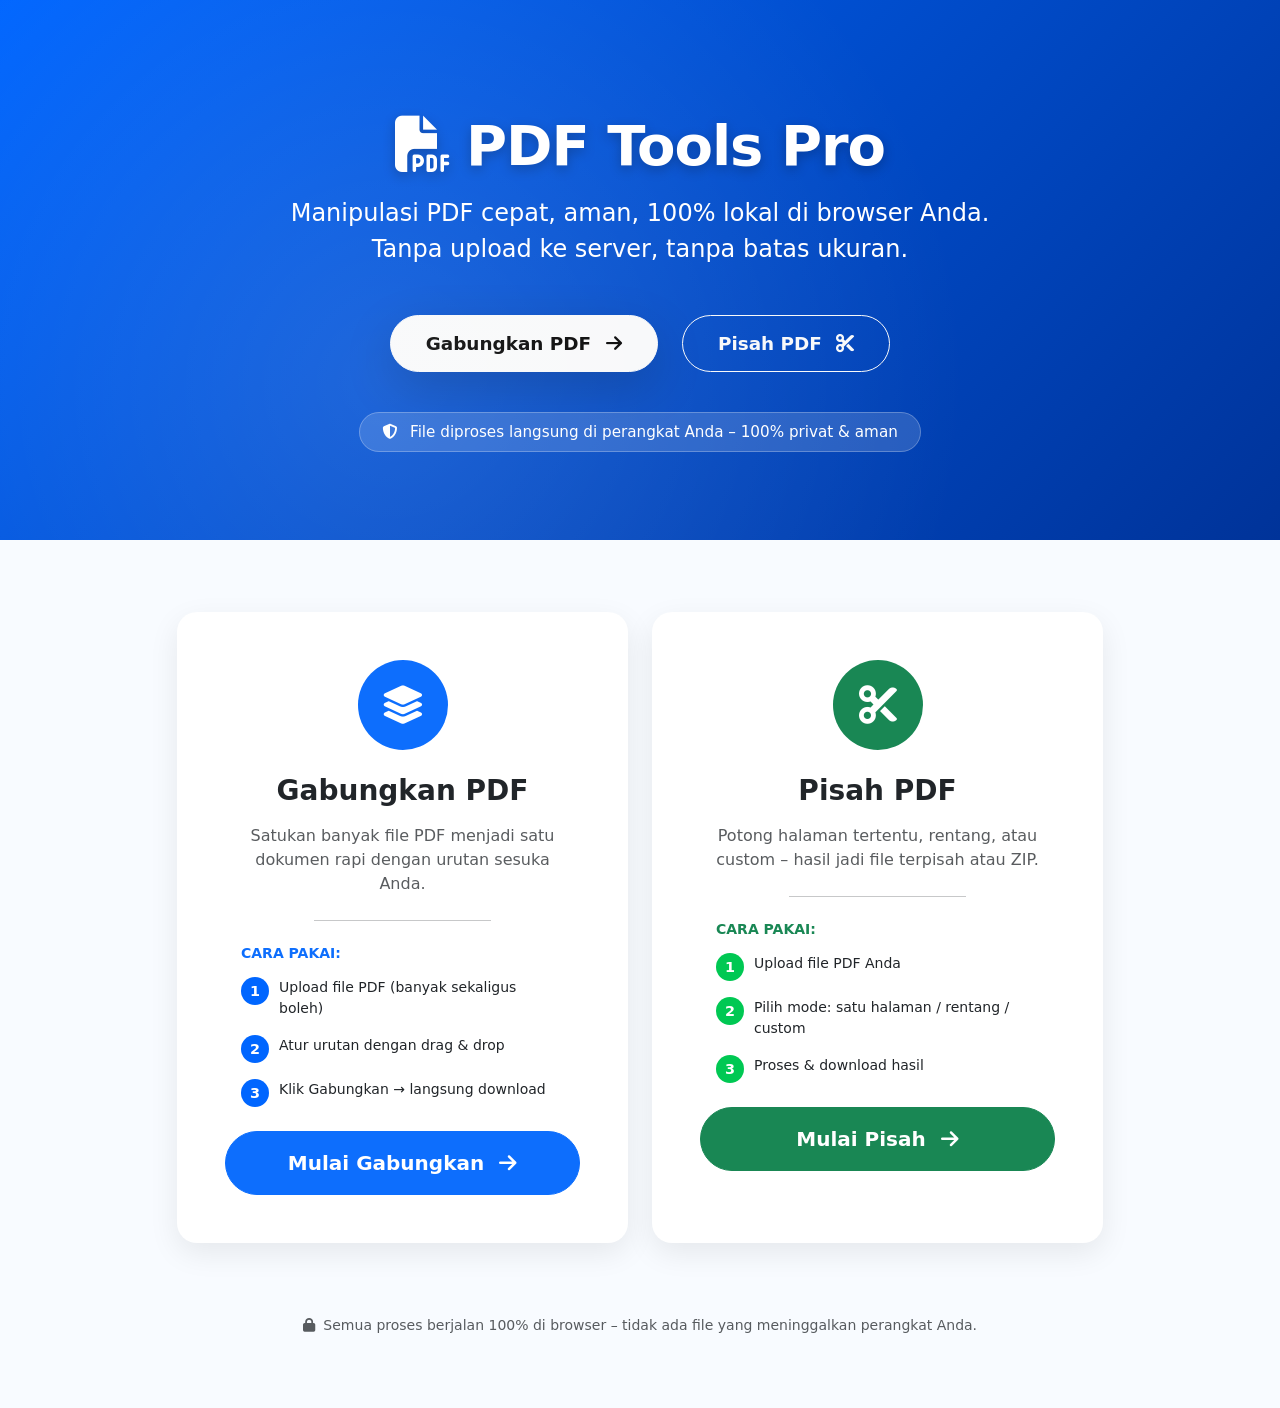
==== templates/index.html @ bb12ba5d "Add files via upload" ====
<!doctype html>
<html lang="id">
  <head>
    <meta charset="UTF-8" />
    <meta name="viewport" content="width=device-width, initial-scale=1.0" />
    <title>PDF Tools Pro – Manipulasi PDF Mudah & Aman</title>
    <link
      href="https://cdn.jsdelivr.net/npm/bootstrap@5.3.3/dist/css/bootstrap.min.css"
      rel="stylesheet"
      integrity="sha384-QWTKZyjpPEjISv5WaRU9OFeRpok6YctnYmDr5pNlyT2bRjXh0JMhjY6hW+ALEwIH"
      crossorigin="anonymous"
    />
    <link
      rel="stylesheet"
      href="https://cdnjs.cloudflare.com/ajax/libs/font-awesome/6.6.0/css/all.min.css"
      integrity="sha512-Kc323vGBEqzTmouAECnVceyQqyqdsSiqLQISBL29aUW4U/M7pSPA/gEUZQqv1cwx4OnYxTxve5UMg5GT6L4JJg=="
      crossorigin="anonymous"
      referrerpolicy="no-referrer"
    />
    <style>
      :root {
        --primary: #0066ff;
        --primary-dark: #0052cc;
        --success: #00c853;
        --success-dark: #00a843;
        --light-bg: #f8fbff;
      }

      body {
        background: var(--light-bg);
        font-family:
          system-ui,
          -apple-system,
          "Segoe UI",
          Roboto,
          sans-serif;
      }

      .hero-section {
        background: linear-gradient(135deg, #0066ff 0%, #003399 100%);
        padding: 7rem 1rem 6rem;
        position: relative;
        overflow: hidden;
      }

      .hero-section::before {
        content: "";
        position: absolute;
        top: 0;
        left: 0;
        right: 0;
        bottom: 0;
        background: radial-gradient(
          circle at 30% 70%,
          rgba(255, 255, 255, 0.12) 0%,
          transparent 60%
        );
        pointer-events: none;
      }

      .hero-title {
        font-size: 3.5rem;
        font-weight: 800;
        letter-spacing: -1px;
        text-shadow: 0 4px 12px rgba(0, 0, 0, 0.25);
      }

      .card-feature {
        border: none;
        border-radius: 1.25rem;
        overflow: hidden;
        transition: all 0.35s cubic-bezier(0.22, 1, 0.36, 1);
        background: white;
        box-shadow: 0 10px 30px rgba(0, 0, 0, 0.08);
      }

      .card-feature:hover {
        transform: translateY(-12px);
        box-shadow: 0 20px 50px rgba(0, 0, 0, 0.14);
      }

      .icon-circle {
        width: 90px;
        height: 90px;
        border-radius: 50%;
        display: flex;
        align-items: center;
        justify-content: center;
        font-size: 2.4rem;
        margin: 0 auto 1.5rem;
        transition: all 0.4s ease;
      }

      .card-feature:hover .icon-circle {
        transform: scale(1.12) rotate(5deg);
      }

      .step-number {
        width: 28px;
        height: 28px;
        background: var(--primary);
        color: white;
        border-radius: 50%;
        display: inline-flex;
        align-items: center;
        justify-content: center;
        font-size: 0.9rem;
        font-weight: bold;
        margin-right: 10px;
        flex-shrink: 0;
      }

      .btn-hero {
        padding: 0.85rem 2.2rem;
        font-size: 1.15rem;
        border-radius: 3rem;
        transition: all 0.3s;
      }

      .btn-hero:hover {
        transform: translateY(-3px);
        box-shadow: 0 10px 25px rgba(0, 102, 255, 0.35);
      }

      .trust-badge {
        font-size: 0.95rem;
        background: rgba(255, 255, 255, 0.15);
        backdrop-filter: blur(10px);
        border-radius: 50px;
        padding: 0.6rem 1.4rem;
        border: 1px solid rgba(255, 255, 255, 0.25);
      }

      @media (max-width: 768px) {
        .hero-title {
          font-size: 2.8rem;
        }
      }
    </style>
  </head>
  <body>
    <!-- Hero -->
    <section class="hero-section text-center text-white">
      <div class="container">
        <h1 class="hero-title mb-3">
          <i class="fa-solid fa-file-pdf me-3"></i>PDF Tools Pro
        </h1>
        <p class="fs-4 opacity-90 mb-5">
          Manipulasi PDF cepat, aman, 100% lokal di browser Anda.<br />Tanpa
          upload ke server, tanpa batas ukuran.
        </p>

        <div class="d-flex flex-wrap justify-content-center gap-4">
          <a
            href="/merge"
            class="btn btn-light btn-lg btn-hero fw-bold shadow-lg"
          >
            Gabungkan PDF <i class="fa-solid fa-arrow-right ms-2"></i>
          </a>
          <a
            href="/split"
            class="btn btn-outline-light btn-lg btn-hero fw-bold"
          >
            Pisah PDF <i class="fa-solid fa-scissors ms-2"></i>
          </a>
        </div>

        <div class="mt-5">
          <span class="trust-badge">
            <i class="fa-solid fa-shield-halved me-2"></i>
            File diproses langsung di perangkat Anda – 100% privat & aman
          </span>
        </div>
      </div>
    </section>

    <!-- Features -->
    <section class="container py-5 my-4">
      <div class="row g-4 justify-content-center">
        <!-- Merge Card -->
        <div class="col-lg-5 col-md-6">
          <div class="card-feature h-100 text-center p-4 p-md-5">
            <div class="icon-circle bg-primary text-white">
              <i class="fa-solid fa-layer-group"></i>
            </div>
            <h3 class="fw-bold mb-3">Gabungkan PDF</h3>
            <p class="text-muted mb-4 px-3">
              Satukan banyak file PDF menjadi satu dokumen rapi dengan urutan
              sesuka Anda.
            </p>
            <hr class="w-50 mx-auto my-4 opacity-25" />
            <div class="text-start mb-4 px-3">
              <h6 class="fw-bold small text-uppercase mb-3 text-primary">
                Cara Pakai:
              </h6>
              <ul class="list-unstyled small">
                <li class="mb-3 d-flex">
                  <span class="step-number">1</span> Upload file PDF (banyak
                  sekaligus boleh)
                </li>
                <li class="mb-3 d-flex">
                  <span class="step-number">2</span> Atur urutan dengan drag &
                  drop
                </li>
                <li class="mb-3 d-flex">
                  <span class="step-number">3</span> Klik Gabungkan → langsung
                  download
                </li>
              </ul>
            </div>
            <a
              href="/merge"
              class="btn btn-primary btn-lg fw-bold w-100 rounded-pill py-3"
            >
              Mulai Gabungkan <i class="fa-solid fa-arrow-right ms-2"></i>
            </a>
          </div>
        </div>

        <!-- Split Card -->
        <div class="col-lg-5 col-md-6">
          <div class="card-feature h-100 text-center p-4 p-md-5">
            <div class="icon-circle bg-success text-white">
              <i class="fa-solid fa-scissors"></i>
            </div>
            <h3 class="fw-bold mb-3">Pisah PDF</h3>
            <p class="text-muted mb-4 px-3">
              Potong halaman tertentu, rentang, atau custom – hasil jadi file
              terpisah atau ZIP.
            </p>
            <hr class="w-50 mx-auto my-4 opacity-25" />
            <div class="text-start mb-4 px-3">
              <h6 class="fw-bold small text-uppercase mb-3 text-success">
                Cara Pakai:
              </h6>
              <ul class="list-unstyled small">
                <li class="mb-3 d-flex">
                  <span class="step-number" style="background: var(--success)"
                    >1</span
                  >
                  Upload file PDF Anda
                </li>
                <li class="mb-3 d-flex">
                  <span class="step-number" style="background: var(--success)"
                    >2</span
                  >
                  Pilih mode: satu halaman / rentang / custom
                </li>
                <li class="mb-3 d-flex">
                  <span class="step-number" style="background: var(--success)"
                    >3</span
                  >
                  Proses & download hasil
                </li>
              </ul>
            </div>
            <a
              href="/split"
              class="btn btn-success btn-lg fw-bold w-100 rounded-pill py-3"
            >
              Mulai Pisah <i class="fa-solid fa-arrow-right ms-2"></i>
            </a>
          </div>
        </div>
      </div>

      <div class="text-center mt-5 pt-4 text-muted small">
        <i class="fa-solid fa-lock me-1"></i> Semua proses berjalan 100% di
        browser – tidak ada file yang meninggalkan perangkat Anda.
      </div>
    </section>

    <script src="https://cdn.jsdelivr.net/npm/bootstrap@5.3.3/dist/js/bootstrap.bundle.min.js"></script>
  </body>
</html>
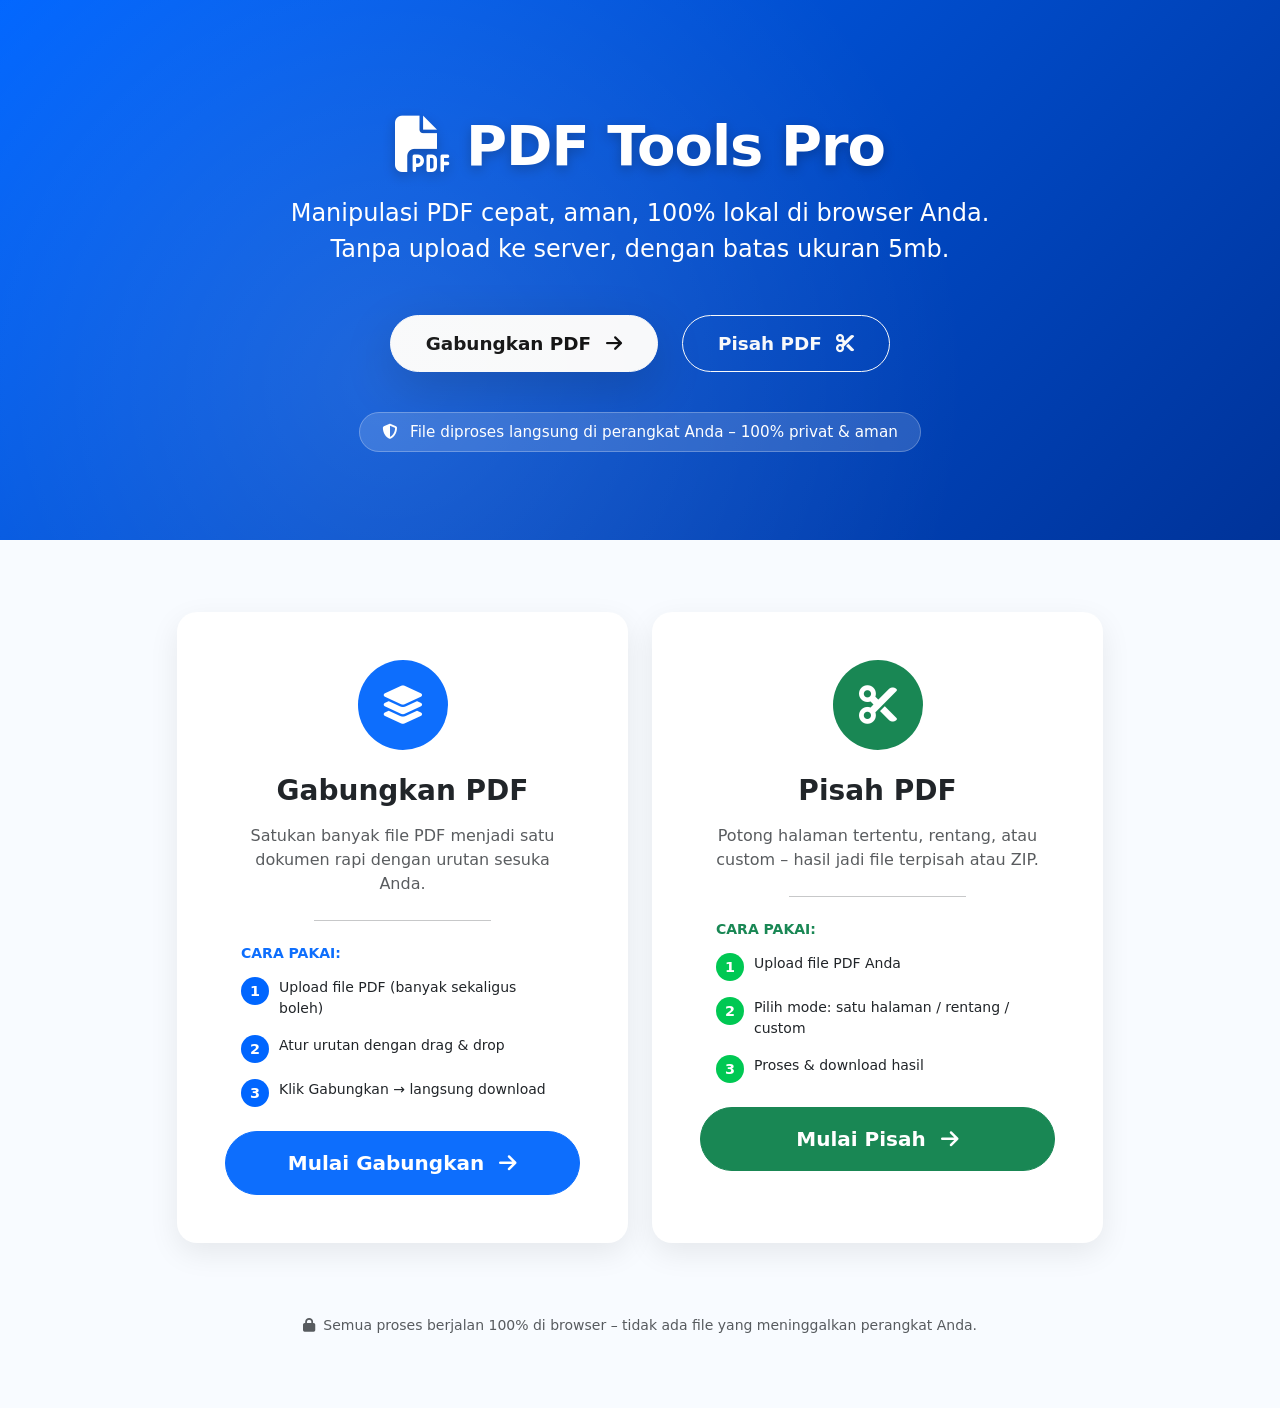
==== commit 3bd31f1a: "Perbaikan Judul  JAdi terbatas" ====
--- a/templates/index.html
+++ b/templates/index.html
@@ -1,275 +1,275 @@
-<!doctype html>
-<html lang="id">
-  <head>
-    <meta charset="UTF-8" />
-    <meta name="viewport" content="width=device-width, initial-scale=1.0" />
-    <title>PDF Tools Pro – Manipulasi PDF Mudah & Aman</title>
-    <link
-      href="https://cdn.jsdelivr.net/npm/bootstrap@5.3.3/dist/css/bootstrap.min.css"
-      rel="stylesheet"
-      integrity="sha384-QWTKZyjpPEjISv5WaRU9OFeRpok6YctnYmDr5pNlyT2bRjXh0JMhjY6hW+ALEwIH"
-      crossorigin="anonymous"
-    />
-    <link
-      rel="stylesheet"
-      href="https://cdnjs.cloudflare.com/ajax/libs/font-awesome/6.6.0/css/all.min.css"
-      integrity="sha512-Kc323vGBEqzTmouAECnVceyQqyqdsSiqLQISBL29aUW4U/M7pSPA/gEUZQqv1cwx4OnYxTxve5UMg5GT6L4JJg=="
-      crossorigin="anonymous"
-      referrerpolicy="no-referrer"
-    />
-    <style>
-      :root {
-        --primary: #0066ff;
-        --primary-dark: #0052cc;
-        --success: #00c853;
-        --success-dark: #00a843;
-        --light-bg: #f8fbff;
-      }
-
-      body {
-        background: var(--light-bg);
-        font-family:
-          system-ui,
-          -apple-system,
-          "Segoe UI",
-          Roboto,
-          sans-serif;
-      }
-
-      .hero-section {
-        background: linear-gradient(135deg, #0066ff 0%, #003399 100%);
-        padding: 7rem 1rem 6rem;
-        position: relative;
-        overflow: hidden;
-      }
-
-      .hero-section::before {
-        content: "";
-        position: absolute;
-        top: 0;
-        left: 0;
-        right: 0;
-        bottom: 0;
-        background: radial-gradient(
-          circle at 30% 70%,
-          rgba(255, 255, 255, 0.12) 0%,
-          transparent 60%
-        );
-        pointer-events: none;
-      }
-
-      .hero-title {
-        font-size: 3.5rem;
-        font-weight: 800;
-        letter-spacing: -1px;
-        text-shadow: 0 4px 12px rgba(0, 0, 0, 0.25);
-      }
-
-      .card-feature {
-        border: none;
-        border-radius: 1.25rem;
-        overflow: hidden;
-        transition: all 0.35s cubic-bezier(0.22, 1, 0.36, 1);
-        background: white;
-        box-shadow: 0 10px 30px rgba(0, 0, 0, 0.08);
-      }
-
-      .card-feature:hover {
-        transform: translateY(-12px);
-        box-shadow: 0 20px 50px rgba(0, 0, 0, 0.14);
-      }
-
-      .icon-circle {
-        width: 90px;
-        height: 90px;
-        border-radius: 50%;
-        display: flex;
-        align-items: center;
-        justify-content: center;
-        font-size: 2.4rem;
-        margin: 0 auto 1.5rem;
-        transition: all 0.4s ease;
-      }
-
-      .card-feature:hover .icon-circle {
-        transform: scale(1.12) rotate(5deg);
-      }
-
-      .step-number {
-        width: 28px;
-        height: 28px;
-        background: var(--primary);
-        color: white;
-        border-radius: 50%;
-        display: inline-flex;
-        align-items: center;
-        justify-content: center;
-        font-size: 0.9rem;
-        font-weight: bold;
-        margin-right: 10px;
-        flex-shrink: 0;
-      }
-
-      .btn-hero {
-        padding: 0.85rem 2.2rem;
-        font-size: 1.15rem;
-        border-radius: 3rem;
-        transition: all 0.3s;
-      }
-
-      .btn-hero:hover {
-        transform: translateY(-3px);
-        box-shadow: 0 10px 25px rgba(0, 102, 255, 0.35);
-      }
-
-      .trust-badge {
-        font-size: 0.95rem;
-        background: rgba(255, 255, 255, 0.15);
-        backdrop-filter: blur(10px);
-        border-radius: 50px;
-        padding: 0.6rem 1.4rem;
-        border: 1px solid rgba(255, 255, 255, 0.25);
-      }
-
-      @media (max-width: 768px) {
-        .hero-title {
-          font-size: 2.8rem;
-        }
-      }
-    </style>
-  </head>
-  <body>
-    <!-- Hero -->
-    <section class="hero-section text-center text-white">
-      <div class="container">
-        <h1 class="hero-title mb-3">
-          <i class="fa-solid fa-file-pdf me-3"></i>PDF Tools Pro
-        </h1>
-        <p class="fs-4 opacity-90 mb-5">
-          Manipulasi PDF cepat, aman, 100% lokal di browser Anda.<br />Tanpa
-          upload ke server, tanpa batas ukuran.
-        </p>
-
-        <div class="d-flex flex-wrap justify-content-center gap-4">
-          <a
-            href="/merge"
-            class="btn btn-light btn-lg btn-hero fw-bold shadow-lg"
-          >
-            Gabungkan PDF <i class="fa-solid fa-arrow-right ms-2"></i>
-          </a>
-          <a
-            href="/split"
-            class="btn btn-outline-light btn-lg btn-hero fw-bold"
-          >
-            Pisah PDF <i class="fa-solid fa-scissors ms-2"></i>
-          </a>
-        </div>
-
-        <div class="mt-5">
-          <span class="trust-badge">
-            <i class="fa-solid fa-shield-halved me-2"></i>
-            File diproses langsung di perangkat Anda – 100% privat & aman
-          </span>
-        </div>
-      </div>
-    </section>
-
-    <!-- Features -->
-    <section class="container py-5 my-4">
-      <div class="row g-4 justify-content-center">
-        <!-- Merge Card -->
-        <div class="col-lg-5 col-md-6">
-          <div class="card-feature h-100 text-center p-4 p-md-5">
-            <div class="icon-circle bg-primary text-white">
-              <i class="fa-solid fa-layer-group"></i>
-            </div>
-            <h3 class="fw-bold mb-3">Gabungkan PDF</h3>
-            <p class="text-muted mb-4 px-3">
-              Satukan banyak file PDF menjadi satu dokumen rapi dengan urutan
-              sesuka Anda.
-            </p>
-            <hr class="w-50 mx-auto my-4 opacity-25" />
-            <div class="text-start mb-4 px-3">
-              <h6 class="fw-bold small text-uppercase mb-3 text-primary">
-                Cara Pakai:
-              </h6>
-              <ul class="list-unstyled small">
-                <li class="mb-3 d-flex">
-                  <span class="step-number">1</span> Upload file PDF (banyak
-                  sekaligus boleh)
-                </li>
-                <li class="mb-3 d-flex">
-                  <span class="step-number">2</span> Atur urutan dengan drag &
-                  drop
-                </li>
-                <li class="mb-3 d-flex">
-                  <span class="step-number">3</span> Klik Gabungkan → langsung
-                  download
-                </li>
-              </ul>
-            </div>
-            <a
-              href="/merge"
-              class="btn btn-primary btn-lg fw-bold w-100 rounded-pill py-3"
-            >
-              Mulai Gabungkan <i class="fa-solid fa-arrow-right ms-2"></i>
-            </a>
-          </div>
-        </div>
-
-        <!-- Split Card -->
-        <div class="col-lg-5 col-md-6">
-          <div class="card-feature h-100 text-center p-4 p-md-5">
-            <div class="icon-circle bg-success text-white">
-              <i class="fa-solid fa-scissors"></i>
-            </div>
-            <h3 class="fw-bold mb-3">Pisah PDF</h3>
-            <p class="text-muted mb-4 px-3">
-              Potong halaman tertentu, rentang, atau custom – hasil jadi file
-              terpisah atau ZIP.
-            </p>
-            <hr class="w-50 mx-auto my-4 opacity-25" />
-            <div class="text-start mb-4 px-3">
-              <h6 class="fw-bold small text-uppercase mb-3 text-success">
-                Cara Pakai:
-              </h6>
-              <ul class="list-unstyled small">
-                <li class="mb-3 d-flex">
-                  <span class="step-number" style="background: var(--success)"
-                    >1</span
-                  >
-                  Upload file PDF Anda
-                </li>
-                <li class="mb-3 d-flex">
-                  <span class="step-number" style="background: var(--success)"
-                    >2</span
-                  >
-                  Pilih mode: satu halaman / rentang / custom
-                </li>
-                <li class="mb-3 d-flex">
-                  <span class="step-number" style="background: var(--success)"
-                    >3</span
-                  >
-                  Proses & download hasil
-                </li>
-              </ul>
-            </div>
-            <a
-              href="/split"
-              class="btn btn-success btn-lg fw-bold w-100 rounded-pill py-3"
-            >
-              Mulai Pisah <i class="fa-solid fa-arrow-right ms-2"></i>
-            </a>
-          </div>
-        </div>
-      </div>
-
-      <div class="text-center mt-5 pt-4 text-muted small">
-        <i class="fa-solid fa-lock me-1"></i> Semua proses berjalan 100% di
-        browser – tidak ada file yang meninggalkan perangkat Anda.
-      </div>
-    </section>
-
-    <script src="https://cdn.jsdelivr.net/npm/bootstrap@5.3.3/dist/js/bootstrap.bundle.min.js"></script>
-  </body>
-</html>
+<!doctype html>
+<html lang="id">
+  <head>
+    <meta charset="UTF-8" />
+    <meta name="viewport" content="width=device-width, initial-scale=1.0" />
+    <title>PDF Tools Pro – Manipulasi PDF Mudah & Aman</title>
+    <link
+      href="https://cdn.jsdelivr.net/npm/bootstrap@5.3.3/dist/css/bootstrap.min.css"
+      rel="stylesheet"
+      integrity="sha384-QWTKZyjpPEjISv5WaRU9OFeRpok6YctnYmDr5pNlyT2bRjXh0JMhjY6hW+ALEwIH"
+      crossorigin="anonymous"
+    />
+    <link
+      rel="stylesheet"
+      href="https://cdnjs.cloudflare.com/ajax/libs/font-awesome/6.6.0/css/all.min.css"
+      integrity="sha512-Kc323vGBEqzTmouAECnVceyQqyqdsSiqLQISBL29aUW4U/M7pSPA/gEUZQqv1cwx4OnYxTxve5UMg5GT6L4JJg=="
+      crossorigin="anonymous"
+      referrerpolicy="no-referrer"
+    />
+    <style>
+      :root {
+        --primary: #0066ff;
+        --primary-dark: #0052cc;
+        --success: #00c853;
+        --success-dark: #00a843;
+        --light-bg: #f8fbff;
+      }
+
+      body {
+        background: var(--light-bg);
+        font-family:
+          system-ui,
+          -apple-system,
+          "Segoe UI",
+          Roboto,
+          sans-serif;
+      }
+
+      .hero-section {
+        background: linear-gradient(135deg, #0066ff 0%, #003399 100%);
+        padding: 7rem 1rem 6rem;
+        position: relative;
+        overflow: hidden;
+      }
+
+      .hero-section::before {
+        content: "";
+        position: absolute;
+        top: 0;
+        left: 0;
+        right: 0;
+        bottom: 0;
+        background: radial-gradient(
+          circle at 30% 70%,
+          rgba(255, 255, 255, 0.12) 0%,
+          transparent 60%
+        );
+        pointer-events: none;
+      }
+
+      .hero-title {
+        font-size: 3.5rem;
+        font-weight: 800;
+        letter-spacing: -1px;
+        text-shadow: 0 4px 12px rgba(0, 0, 0, 0.25);
+      }
+
+      .card-feature {
+        border: none;
+        border-radius: 1.25rem;
+        overflow: hidden;
+        transition: all 0.35s cubic-bezier(0.22, 1, 0.36, 1);
+        background: white;
+        box-shadow: 0 10px 30px rgba(0, 0, 0, 0.08);
+      }
+
+      .card-feature:hover {
+        transform: translateY(-12px);
+        box-shadow: 0 20px 50px rgba(0, 0, 0, 0.14);
+      }
+
+      .icon-circle {
+        width: 90px;
+        height: 90px;
+        border-radius: 50%;
+        display: flex;
+        align-items: center;
+        justify-content: center;
+        font-size: 2.4rem;
+        margin: 0 auto 1.5rem;
+        transition: all 0.4s ease;
+      }
+
+      .card-feature:hover .icon-circle {
+        transform: scale(1.12) rotate(5deg);
+      }
+
+      .step-number {
+        width: 28px;
+        height: 28px;
+        background: var(--primary);
+        color: white;
+        border-radius: 50%;
+        display: inline-flex;
+        align-items: center;
+        justify-content: center;
+        font-size: 0.9rem;
+        font-weight: bold;
+        margin-right: 10px;
+        flex-shrink: 0;
+      }
+
+      .btn-hero {
+        padding: 0.85rem 2.2rem;
+        font-size: 1.15rem;
+        border-radius: 3rem;
+        transition: all 0.3s;
+      }
+
+      .btn-hero:hover {
+        transform: translateY(-3px);
+        box-shadow: 0 10px 25px rgba(0, 102, 255, 0.35);
+      }
+
+      .trust-badge {
+        font-size: 0.95rem;
+        background: rgba(255, 255, 255, 0.15);
+        backdrop-filter: blur(10px);
+        border-radius: 50px;
+        padding: 0.6rem 1.4rem;
+        border: 1px solid rgba(255, 255, 255, 0.25);
+      }
+
+      @media (max-width: 768px) {
+        .hero-title {
+          font-size: 2.8rem;
+        }
+      }
+    </style>
+  </head>
+  <body>
+    <!-- Hero -->
+    <section class="hero-section text-center text-white">
+      <div class="container">
+        <h1 class="hero-title mb-3">
+          <i class="fa-solid fa-file-pdf me-3"></i>PDF Tools Pro
+        </h1>
+        <p class="fs-4 opacity-90 mb-5">
+          Manipulasi PDF cepat, aman, 100% lokal di browser Anda.<br />Tanpa
+          upload ke server, dengan batas ukuran 5mb. 
+        </p>
+
+        <div class="d-flex flex-wrap justify-content-center gap-4">
+          <a
+            href="/merge"
+            class="btn btn-light btn-lg btn-hero fw-bold shadow-lg"
+          >
+            Gabungkan PDF <i class="fa-solid fa-arrow-right ms-2"></i>
+          </a>
+          <a
+            href="/split"
+            class="btn btn-outline-light btn-lg btn-hero fw-bold"
+          >
+            Pisah PDF <i class="fa-solid fa-scissors ms-2"></i>
+          </a>
+        </div>
+
+        <div class="mt-5">
+          <span class="trust-badge">
+            <i class="fa-solid fa-shield-halved me-2"></i>
+            File diproses langsung di perangkat Anda – 100% privat & aman
+          </span>
+        </div>
+      </div>
+    </section>
+
+    <!-- Features -->
+    <section class="container py-5 my-4">
+      <div class="row g-4 justify-content-center">
+        <!-- Merge Card -->
+        <div class="col-lg-5 col-md-6">
+          <div class="card-feature h-100 text-center p-4 p-md-5">
+            <div class="icon-circle bg-primary text-white">
+              <i class="fa-solid fa-layer-group"></i>
+            </div>
+            <h3 class="fw-bold mb-3">Gabungkan PDF</h3>
+            <p class="text-muted mb-4 px-3">
+              Satukan banyak file PDF menjadi satu dokumen rapi dengan urutan
+              sesuka Anda.
+            </p>
+            <hr class="w-50 mx-auto my-4 opacity-25" />
+            <div class="text-start mb-4 px-3">
+              <h6 class="fw-bold small text-uppercase mb-3 text-primary">
+                Cara Pakai:
+              </h6>
+              <ul class="list-unstyled small">
+                <li class="mb-3 d-flex">
+                  <span class="step-number">1</span> Upload file PDF (banyak
+                  sekaligus boleh)
+                </li>
+                <li class="mb-3 d-flex">
+                  <span class="step-number">2</span> Atur urutan dengan drag &
+                  drop
+                </li>
+                <li class="mb-3 d-flex">
+                  <span class="step-number">3</span> Klik Gabungkan → langsung
+                  download
+                </li>
+              </ul>
+            </div>
+            <a
+              href="/merge"
+              class="btn btn-primary btn-lg fw-bold w-100 rounded-pill py-3"
+            >
+              Mulai Gabungkan <i class="fa-solid fa-arrow-right ms-2"></i>
+            </a>
+          </div>
+        </div>
+
+        <!-- Split Card -->
+        <div class="col-lg-5 col-md-6">
+          <div class="card-feature h-100 text-center p-4 p-md-5">
+            <div class="icon-circle bg-success text-white">
+              <i class="fa-solid fa-scissors"></i>
+            </div>
+            <h3 class="fw-bold mb-3">Pisah PDF</h3>
+            <p class="text-muted mb-4 px-3">
+              Potong halaman tertentu, rentang, atau custom – hasil jadi file
+              terpisah atau ZIP.
+            </p>
+            <hr class="w-50 mx-auto my-4 opacity-25" />
+            <div class="text-start mb-4 px-3">
+              <h6 class="fw-bold small text-uppercase mb-3 text-success">
+                Cara Pakai:
+              </h6>
+              <ul class="list-unstyled small">
+                <li class="mb-3 d-flex">
+                  <span class="step-number" style="background: var(--success)"
+                    >1</span
+                  >
+                  Upload file PDF Anda
+                </li>
+                <li class="mb-3 d-flex">
+                  <span class="step-number" style="background: var(--success)"
+                    >2</span
+                  >
+                  Pilih mode: satu halaman / rentang / custom
+                </li>
+                <li class="mb-3 d-flex">
+                  <span class="step-number" style="background: var(--success)"
+                    >3</span
+                  >
+                  Proses & download hasil
+                </li>
+              </ul>
+            </div>
+            <a
+              href="/split"
+              class="btn btn-success btn-lg fw-bold w-100 rounded-pill py-3"
+            >
+              Mulai Pisah <i class="fa-solid fa-arrow-right ms-2"></i>
+            </a>
+          </div>
+        </div>
+      </div>
+
+      <div class="text-center mt-5 pt-4 text-muted small">
+        <i class="fa-solid fa-lock me-1"></i> Semua proses berjalan 100% di
+        browser – tidak ada file yang meninggalkan perangkat Anda.
+      </div>
+    </section>
+
+    <script src="https://cdn.jsdelivr.net/npm/bootstrap@5.3.3/dist/js/bootstrap.bundle.min.js"></script>
+  </body>
+</html>
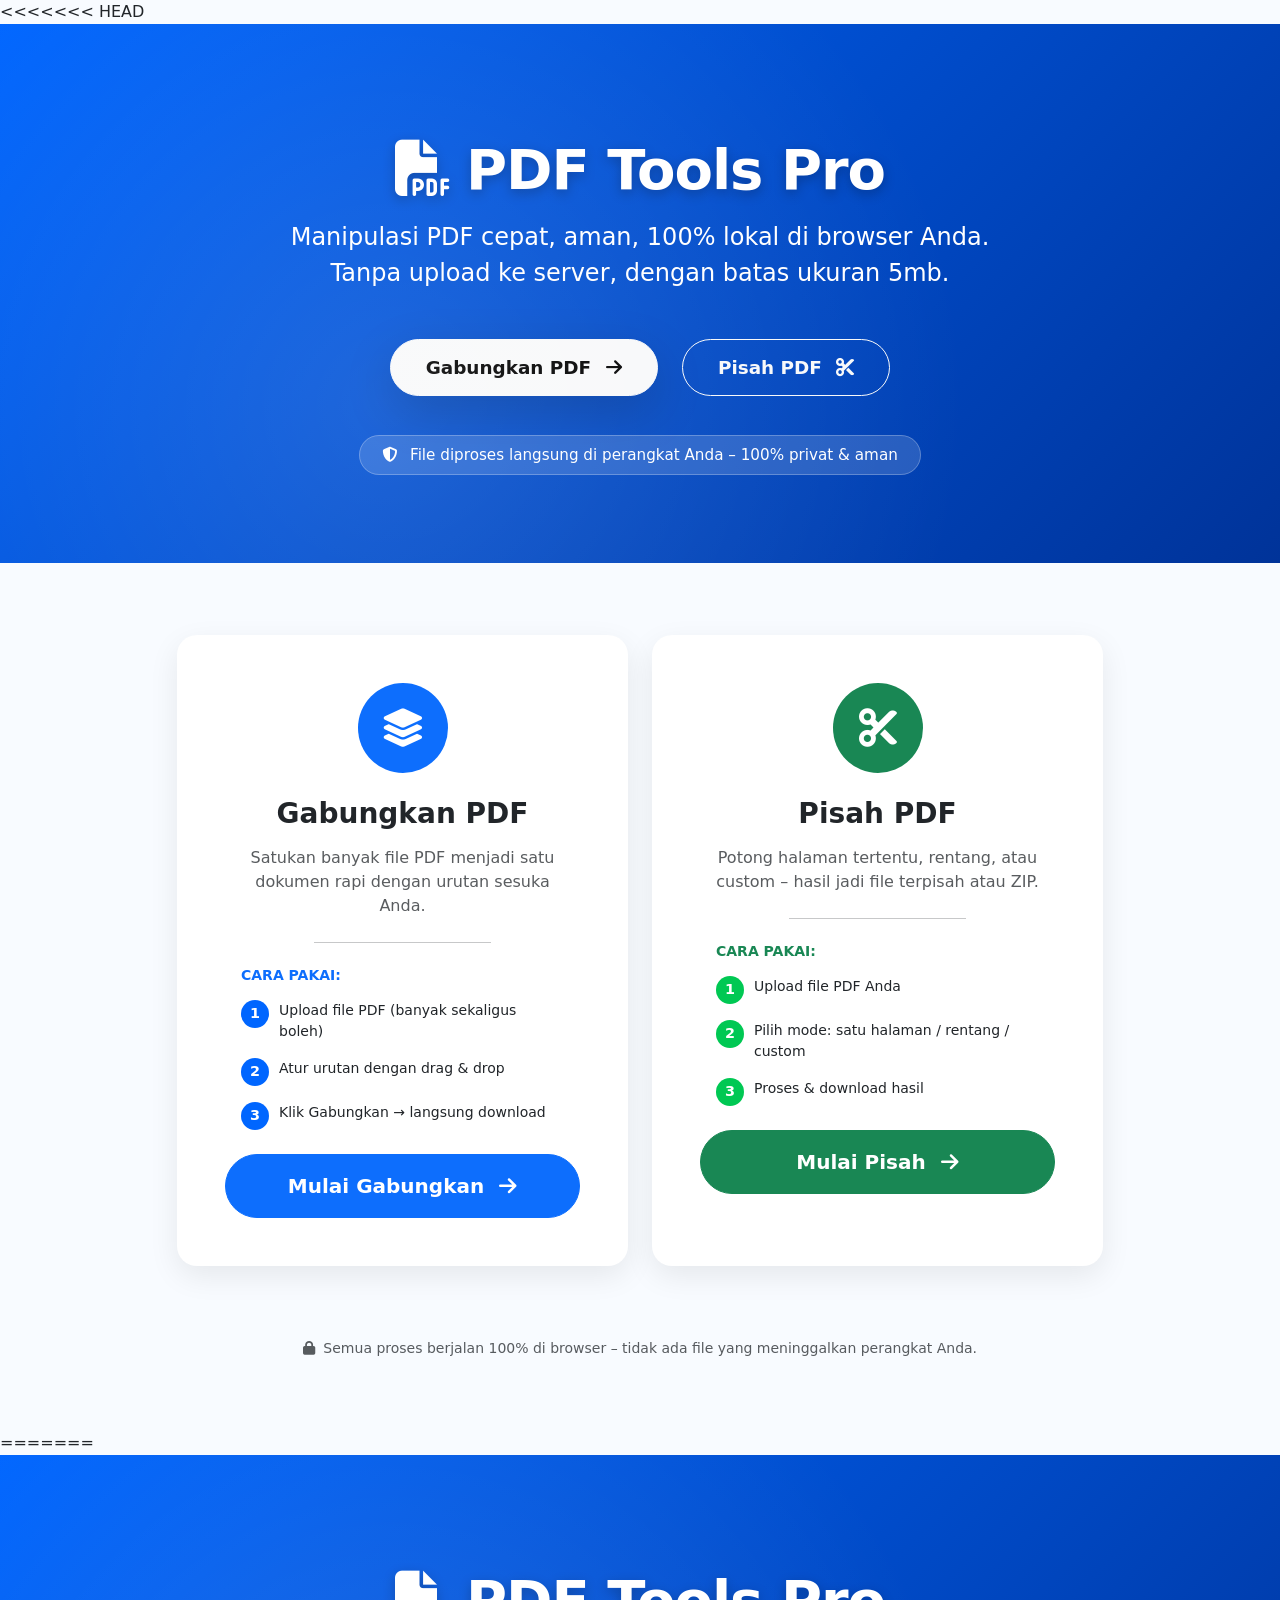
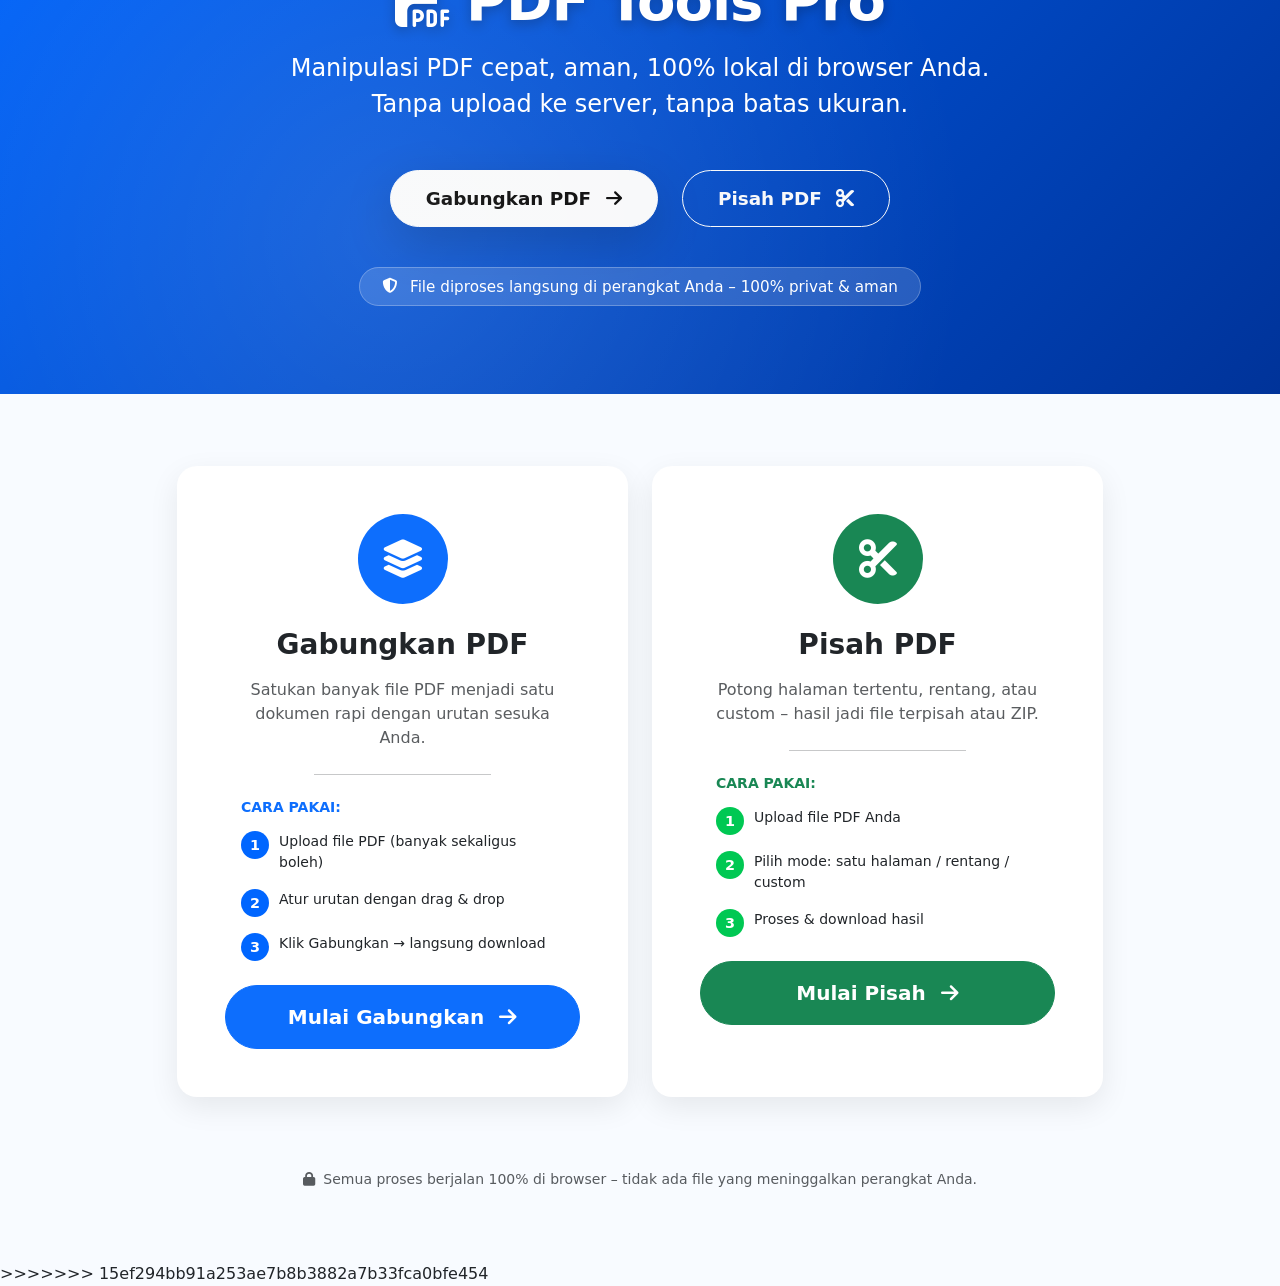
==== commit 0c5788a5: "resolve merge conflict" ====
--- a/templates/index.html
+++ b/templates/index.html
@@ -1,3 +1,4 @@
+<<<<<<< HEAD
 <!doctype html>
 <html lang="id">
   <head>
@@ -273,3 +274,280 @@
     <script src="https://cdn.jsdelivr.net/npm/bootstrap@5.3.3/dist/js/bootstrap.bundle.min.js"></script>
   </body>
 </html>
+=======
+<!doctype html>
+<html lang="id">
+  <head>
+    <meta charset="UTF-8" />
+    <meta name="viewport" content="width=device-width, initial-scale=1.0" />
+    <title>PDF Tools Pro – Manipulasi PDF Mudah & Aman</title>
+    <link
+      href="https://cdn.jsdelivr.net/npm/bootstrap@5.3.3/dist/css/bootstrap.min.css"
+      rel="stylesheet"
+      integrity="sha384-QWTKZyjpPEjISv5WaRU9OFeRpok6YctnYmDr5pNlyT2bRjXh0JMhjY6hW+ALEwIH"
+      crossorigin="anonymous"
+    />
+    <link
+      rel="stylesheet"
+      href="https://cdnjs.cloudflare.com/ajax/libs/font-awesome/6.6.0/css/all.min.css"
+      integrity="sha512-Kc323vGBEqzTmouAECnVceyQqyqdsSiqLQISBL29aUW4U/M7pSPA/gEUZQqv1cwx4OnYxTxve5UMg5GT6L4JJg=="
+      crossorigin="anonymous"
+      referrerpolicy="no-referrer"
+    />
+    <style>
+      :root {
+        --primary: #0066ff;
+        --primary-dark: #0052cc;
+        --success: #00c853;
+        --success-dark: #00a843;
+        --light-bg: #f8fbff;
+      }
+
+      body {
+        background: var(--light-bg);
+        font-family:
+          system-ui,
+          -apple-system,
+          "Segoe UI",
+          Roboto,
+          sans-serif;
+      }
+
+      .hero-section {
+        background: linear-gradient(135deg, #0066ff 0%, #003399 100%);
+        padding: 7rem 1rem 6rem;
+        position: relative;
+        overflow: hidden;
+      }
+
+      .hero-section::before {
+        content: "";
+        position: absolute;
+        top: 0;
+        left: 0;
+        right: 0;
+        bottom: 0;
+        background: radial-gradient(
+          circle at 30% 70%,
+          rgba(255, 255, 255, 0.12) 0%,
+          transparent 60%
+        );
+        pointer-events: none;
+      }
+
+      .hero-title {
+        font-size: 3.5rem;
+        font-weight: 800;
+        letter-spacing: -1px;
+        text-shadow: 0 4px 12px rgba(0, 0, 0, 0.25);
+      }
+
+      .card-feature {
+        border: none;
+        border-radius: 1.25rem;
+        overflow: hidden;
+        transition: all 0.35s cubic-bezier(0.22, 1, 0.36, 1);
+        background: white;
+        box-shadow: 0 10px 30px rgba(0, 0, 0, 0.08);
+      }
+
+      .card-feature:hover {
+        transform: translateY(-12px);
+        box-shadow: 0 20px 50px rgba(0, 0, 0, 0.14);
+      }
+
+      .icon-circle {
+        width: 90px;
+        height: 90px;
+        border-radius: 50%;
+        display: flex;
+        align-items: center;
+        justify-content: center;
+        font-size: 2.4rem;
+        margin: 0 auto 1.5rem;
+        transition: all 0.4s ease;
+      }
+
+      .card-feature:hover .icon-circle {
+        transform: scale(1.12) rotate(5deg);
+      }
+
+      .step-number {
+        width: 28px;
+        height: 28px;
+        background: var(--primary);
+        color: white;
+        border-radius: 50%;
+        display: inline-flex;
+        align-items: center;
+        justify-content: center;
+        font-size: 0.9rem;
+        font-weight: bold;
+        margin-right: 10px;
+        flex-shrink: 0;
+      }
+
+      .btn-hero {
+        padding: 0.85rem 2.2rem;
+        font-size: 1.15rem;
+        border-radius: 3rem;
+        transition: all 0.3s;
+      }
+
+      .btn-hero:hover {
+        transform: translateY(-3px);
+        box-shadow: 0 10px 25px rgba(0, 102, 255, 0.35);
+      }
+
+      .trust-badge {
+        font-size: 0.95rem;
+        background: rgba(255, 255, 255, 0.15);
+        backdrop-filter: blur(10px);
+        border-radius: 50px;
+        padding: 0.6rem 1.4rem;
+        border: 1px solid rgba(255, 255, 255, 0.25);
+      }
+
+      @media (max-width: 768px) {
+        .hero-title {
+          font-size: 2.8rem;
+        }
+      }
+    </style>
+  </head>
+  <body>
+    <!-- Hero -->
+    <section class="hero-section text-center text-white">
+      <div class="container">
+        <h1 class="hero-title mb-3">
+          <i class="fa-solid fa-file-pdf me-3"></i>PDF Tools Pro
+        </h1>
+        <p class="fs-4 opacity-90 mb-5">
+          Manipulasi PDF cepat, aman, 100% lokal di browser Anda.<br />Tanpa
+          upload ke server, tanpa batas ukuran.
+        </p>
+
+        <div class="d-flex flex-wrap justify-content-center gap-4">
+          <a
+            href="/merge"
+            class="btn btn-light btn-lg btn-hero fw-bold shadow-lg"
+          >
+            Gabungkan PDF <i class="fa-solid fa-arrow-right ms-2"></i>
+          </a>
+          <a
+            href="/split"
+            class="btn btn-outline-light btn-lg btn-hero fw-bold"
+          >
+            Pisah PDF <i class="fa-solid fa-scissors ms-2"></i>
+          </a>
+        </div>
+
+        <div class="mt-5">
+          <span class="trust-badge">
+            <i class="fa-solid fa-shield-halved me-2"></i>
+            File diproses langsung di perangkat Anda – 100% privat & aman
+          </span>
+        </div>
+      </div>
+    </section>
+
+    <!-- Features -->
+    <section class="container py-5 my-4">
+      <div class="row g-4 justify-content-center">
+        <!-- Merge Card -->
+        <div class="col-lg-5 col-md-6">
+          <div class="card-feature h-100 text-center p-4 p-md-5">
+            <div class="icon-circle bg-primary text-white">
+              <i class="fa-solid fa-layer-group"></i>
+            </div>
+            <h3 class="fw-bold mb-3">Gabungkan PDF</h3>
+            <p class="text-muted mb-4 px-3">
+              Satukan banyak file PDF menjadi satu dokumen rapi dengan urutan
+              sesuka Anda.
+            </p>
+            <hr class="w-50 mx-auto my-4 opacity-25" />
+            <div class="text-start mb-4 px-3">
+              <h6 class="fw-bold small text-uppercase mb-3 text-primary">
+                Cara Pakai:
+              </h6>
+              <ul class="list-unstyled small">
+                <li class="mb-3 d-flex">
+                  <span class="step-number">1</span> Upload file PDF (banyak
+                  sekaligus boleh)
+                </li>
+                <li class="mb-3 d-flex">
+                  <span class="step-number">2</span> Atur urutan dengan drag &
+                  drop
+                </li>
+                <li class="mb-3 d-flex">
+                  <span class="step-number">3</span> Klik Gabungkan → langsung
+                  download
+                </li>
+              </ul>
+            </div>
+            <a
+              href="/merge"
+              class="btn btn-primary btn-lg fw-bold w-100 rounded-pill py-3"
+            >
+              Mulai Gabungkan <i class="fa-solid fa-arrow-right ms-2"></i>
+            </a>
+          </div>
+        </div>
+
+        <!-- Split Card -->
+        <div class="col-lg-5 col-md-6">
+          <div class="card-feature h-100 text-center p-4 p-md-5">
+            <div class="icon-circle bg-success text-white">
+              <i class="fa-solid fa-scissors"></i>
+            </div>
+            <h3 class="fw-bold mb-3">Pisah PDF</h3>
+            <p class="text-muted mb-4 px-3">
+              Potong halaman tertentu, rentang, atau custom – hasil jadi file
+              terpisah atau ZIP.
+            </p>
+            <hr class="w-50 mx-auto my-4 opacity-25" />
+            <div class="text-start mb-4 px-3">
+              <h6 class="fw-bold small text-uppercase mb-3 text-success">
+                Cara Pakai:
+              </h6>
+              <ul class="list-unstyled small">
+                <li class="mb-3 d-flex">
+                  <span class="step-number" style="background: var(--success)"
+                    >1</span
+                  >
+                  Upload file PDF Anda
+                </li>
+                <li class="mb-3 d-flex">
+                  <span class="step-number" style="background: var(--success)"
+                    >2</span
+                  >
+                  Pilih mode: satu halaman / rentang / custom
+                </li>
+                <li class="mb-3 d-flex">
+                  <span class="step-number" style="background: var(--success)"
+                    >3</span
+                  >
+                  Proses & download hasil
+                </li>
+              </ul>
+            </div>
+            <a
+              href="/split"
+              class="btn btn-success btn-lg fw-bold w-100 rounded-pill py-3"
+            >
+              Mulai Pisah <i class="fa-solid fa-arrow-right ms-2"></i>
+            </a>
+          </div>
+        </div>
+      </div>
+
+      <div class="text-center mt-5 pt-4 text-muted small">
+        <i class="fa-solid fa-lock me-1"></i> Semua proses berjalan 100% di
+        browser – tidak ada file yang meninggalkan perangkat Anda.
+      </div>
+    </section>
+
+    <script src="https://cdn.jsdelivr.net/npm/bootstrap@5.3.3/dist/js/bootstrap.bundle.min.js"></script>
+  </body>
+</html>
+>>>>>>> 15ef294bb91a253ae7b8b3882a7b33fca0bfe454
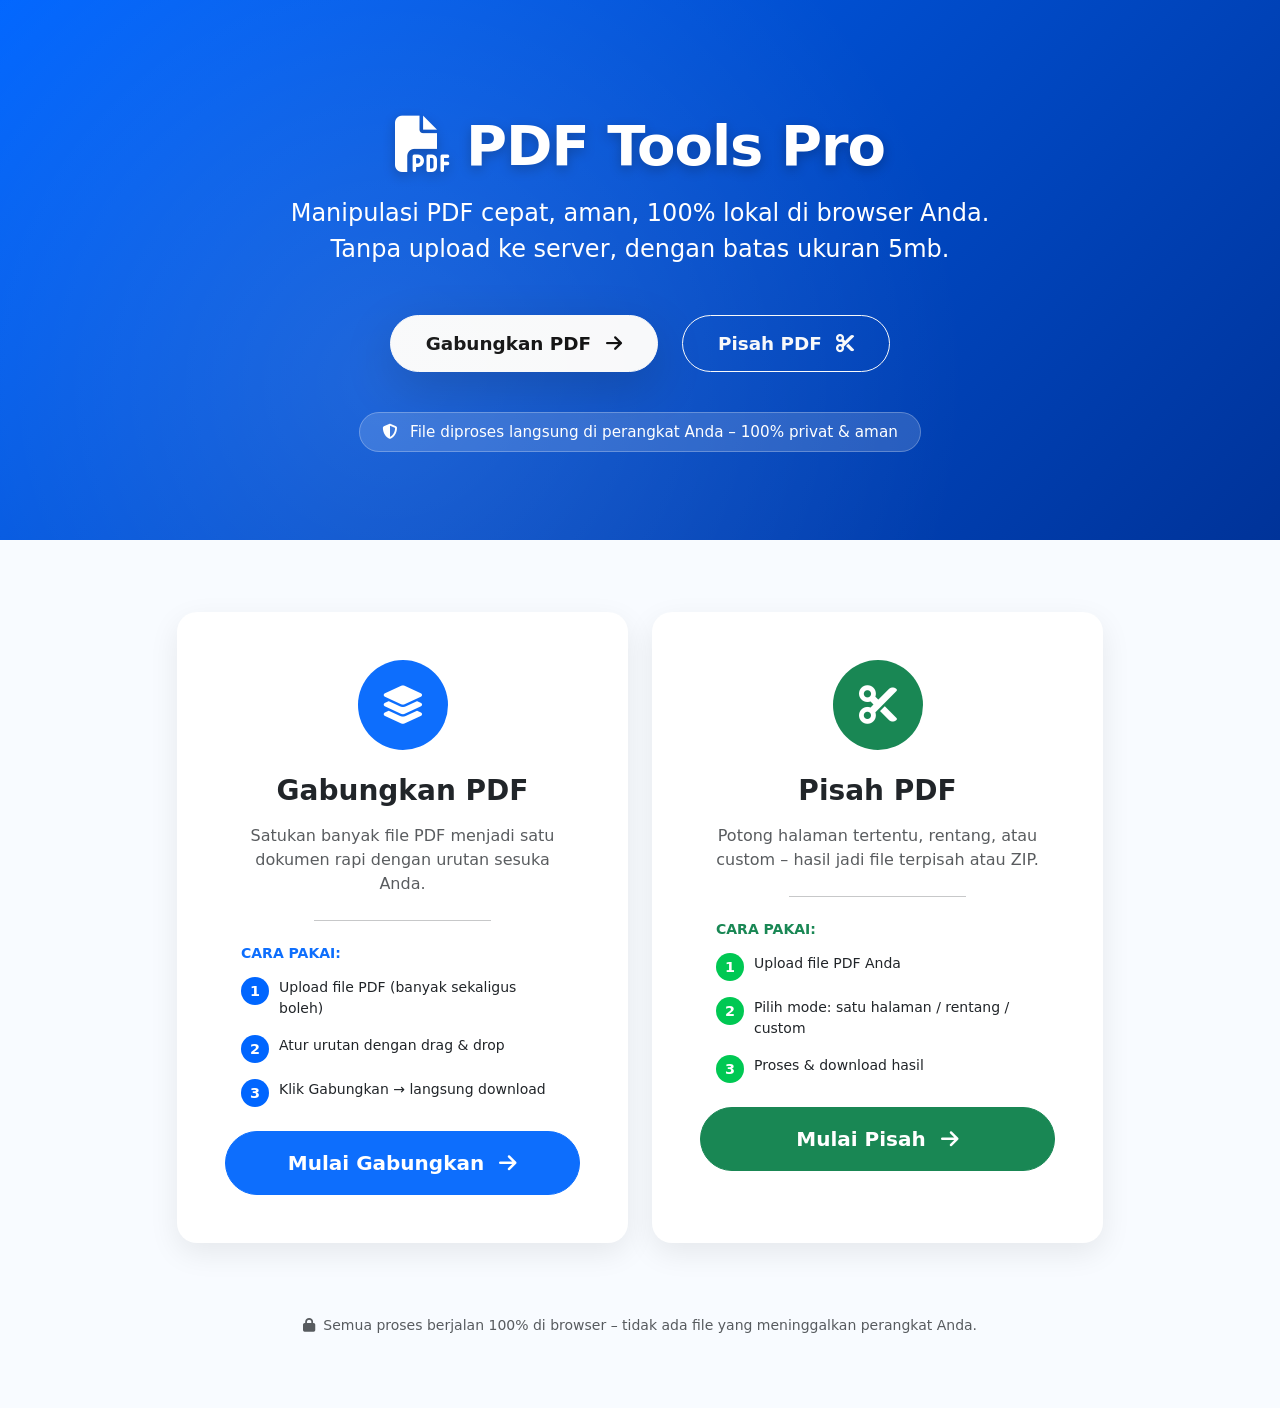
==== commit d91c878b: "Benerin woi Double Gini Btro" ====
--- a/templates/index.html
+++ b/templates/index.html
@@ -1,4 +1,3 @@
-<<<<<<< HEAD
 <!doctype html>
 <html lang="id">
   <head>
@@ -273,281 +272,4 @@
 
     <script src="https://cdn.jsdelivr.net/npm/bootstrap@5.3.3/dist/js/bootstrap.bundle.min.js"></script>
   </body>
-</html>
-=======
-<!doctype html>
-<html lang="id">
-  <head>
-    <meta charset="UTF-8" />
-    <meta name="viewport" content="width=device-width, initial-scale=1.0" />
-    <title>PDF Tools Pro – Manipulasi PDF Mudah & Aman</title>
-    <link
-      href="https://cdn.jsdelivr.net/npm/bootstrap@5.3.3/dist/css/bootstrap.min.css"
-      rel="stylesheet"
-      integrity="sha384-QWTKZyjpPEjISv5WaRU9OFeRpok6YctnYmDr5pNlyT2bRjXh0JMhjY6hW+ALEwIH"
-      crossorigin="anonymous"
-    />
-    <link
-      rel="stylesheet"
-      href="https://cdnjs.cloudflare.com/ajax/libs/font-awesome/6.6.0/css/all.min.css"
-      integrity="sha512-Kc323vGBEqzTmouAECnVceyQqyqdsSiqLQISBL29aUW4U/M7pSPA/gEUZQqv1cwx4OnYxTxve5UMg5GT6L4JJg=="
-      crossorigin="anonymous"
-      referrerpolicy="no-referrer"
-    />
-    <style>
-      :root {
-        --primary: #0066ff;
-        --primary-dark: #0052cc;
-        --success: #00c853;
-        --success-dark: #00a843;
-        --light-bg: #f8fbff;
-      }
-
-      body {
-        background: var(--light-bg);
-        font-family:
-          system-ui,
-          -apple-system,
-          "Segoe UI",
-          Roboto,
-          sans-serif;
-      }
-
-      .hero-section {
-        background: linear-gradient(135deg, #0066ff 0%, #003399 100%);
-        padding: 7rem 1rem 6rem;
-        position: relative;
-        overflow: hidden;
-      }
-
-      .hero-section::before {
-        content: "";
-        position: absolute;
-        top: 0;
-        left: 0;
-        right: 0;
-        bottom: 0;
-        background: radial-gradient(
-          circle at 30% 70%,
-          rgba(255, 255, 255, 0.12) 0%,
-          transparent 60%
-        );
-        pointer-events: none;
-      }
-
-      .hero-title {
-        font-size: 3.5rem;
-        font-weight: 800;
-        letter-spacing: -1px;
-        text-shadow: 0 4px 12px rgba(0, 0, 0, 0.25);
-      }
-
-      .card-feature {
-        border: none;
-        border-radius: 1.25rem;
-        overflow: hidden;
-        transition: all 0.35s cubic-bezier(0.22, 1, 0.36, 1);
-        background: white;
-        box-shadow: 0 10px 30px rgba(0, 0, 0, 0.08);
-      }
-
-      .card-feature:hover {
-        transform: translateY(-12px);
-        box-shadow: 0 20px 50px rgba(0, 0, 0, 0.14);
-      }
-
-      .icon-circle {
-        width: 90px;
-        height: 90px;
-        border-radius: 50%;
-        display: flex;
-        align-items: center;
-        justify-content: center;
-        font-size: 2.4rem;
-        margin: 0 auto 1.5rem;
-        transition: all 0.4s ease;
-      }
-
-      .card-feature:hover .icon-circle {
-        transform: scale(1.12) rotate(5deg);
-      }
-
-      .step-number {
-        width: 28px;
-        height: 28px;
-        background: var(--primary);
-        color: white;
-        border-radius: 50%;
-        display: inline-flex;
-        align-items: center;
-        justify-content: center;
-        font-size: 0.9rem;
-        font-weight: bold;
-        margin-right: 10px;
-        flex-shrink: 0;
-      }
-
-      .btn-hero {
-        padding: 0.85rem 2.2rem;
-        font-size: 1.15rem;
-        border-radius: 3rem;
-        transition: all 0.3s;
-      }
-
-      .btn-hero:hover {
-        transform: translateY(-3px);
-        box-shadow: 0 10px 25px rgba(0, 102, 255, 0.35);
-      }
-
-      .trust-badge {
-        font-size: 0.95rem;
-        background: rgba(255, 255, 255, 0.15);
-        backdrop-filter: blur(10px);
-        border-radius: 50px;
-        padding: 0.6rem 1.4rem;
-        border: 1px solid rgba(255, 255, 255, 0.25);
-      }
-
-      @media (max-width: 768px) {
-        .hero-title {
-          font-size: 2.8rem;
-        }
-      }
-    </style>
-  </head>
-  <body>
-    <!-- Hero -->
-    <section class="hero-section text-center text-white">
-      <div class="container">
-        <h1 class="hero-title mb-3">
-          <i class="fa-solid fa-file-pdf me-3"></i>PDF Tools Pro
-        </h1>
-        <p class="fs-4 opacity-90 mb-5">
-          Manipulasi PDF cepat, aman, 100% lokal di browser Anda.<br />Tanpa
-          upload ke server, tanpa batas ukuran.
-        </p>
-
-        <div class="d-flex flex-wrap justify-content-center gap-4">
-          <a
-            href="/merge"
-            class="btn btn-light btn-lg btn-hero fw-bold shadow-lg"
-          >
-            Gabungkan PDF <i class="fa-solid fa-arrow-right ms-2"></i>
-          </a>
-          <a
-            href="/split"
-            class="btn btn-outline-light btn-lg btn-hero fw-bold"
-          >
-            Pisah PDF <i class="fa-solid fa-scissors ms-2"></i>
-          </a>
-        </div>
-
-        <div class="mt-5">
-          <span class="trust-badge">
-            <i class="fa-solid fa-shield-halved me-2"></i>
-            File diproses langsung di perangkat Anda – 100% privat & aman
-          </span>
-        </div>
-      </div>
-    </section>
-
-    <!-- Features -->
-    <section class="container py-5 my-4">
-      <div class="row g-4 justify-content-center">
-        <!-- Merge Card -->
-        <div class="col-lg-5 col-md-6">
-          <div class="card-feature h-100 text-center p-4 p-md-5">
-            <div class="icon-circle bg-primary text-white">
-              <i class="fa-solid fa-layer-group"></i>
-            </div>
-            <h3 class="fw-bold mb-3">Gabungkan PDF</h3>
-            <p class="text-muted mb-4 px-3">
-              Satukan banyak file PDF menjadi satu dokumen rapi dengan urutan
-              sesuka Anda.
-            </p>
-            <hr class="w-50 mx-auto my-4 opacity-25" />
-            <div class="text-start mb-4 px-3">
-              <h6 class="fw-bold small text-uppercase mb-3 text-primary">
-                Cara Pakai:
-              </h6>
-              <ul class="list-unstyled small">
-                <li class="mb-3 d-flex">
-                  <span class="step-number">1</span> Upload file PDF (banyak
-                  sekaligus boleh)
-                </li>
-                <li class="mb-3 d-flex">
-                  <span class="step-number">2</span> Atur urutan dengan drag &
-                  drop
-                </li>
-                <li class="mb-3 d-flex">
-                  <span class="step-number">3</span> Klik Gabungkan → langsung
-                  download
-                </li>
-              </ul>
-            </div>
-            <a
-              href="/merge"
-              class="btn btn-primary btn-lg fw-bold w-100 rounded-pill py-3"
-            >
-              Mulai Gabungkan <i class="fa-solid fa-arrow-right ms-2"></i>
-            </a>
-          </div>
-        </div>
-
-        <!-- Split Card -->
-        <div class="col-lg-5 col-md-6">
-          <div class="card-feature h-100 text-center p-4 p-md-5">
-            <div class="icon-circle bg-success text-white">
-              <i class="fa-solid fa-scissors"></i>
-            </div>
-            <h3 class="fw-bold mb-3">Pisah PDF</h3>
-            <p class="text-muted mb-4 px-3">
-              Potong halaman tertentu, rentang, atau custom – hasil jadi file
-              terpisah atau ZIP.
-            </p>
-            <hr class="w-50 mx-auto my-4 opacity-25" />
-            <div class="text-start mb-4 px-3">
-              <h6 class="fw-bold small text-uppercase mb-3 text-success">
-                Cara Pakai:
-              </h6>
-              <ul class="list-unstyled small">
-                <li class="mb-3 d-flex">
-                  <span class="step-number" style="background: var(--success)"
-                    >1</span
-                  >
-                  Upload file PDF Anda
-                </li>
-                <li class="mb-3 d-flex">
-                  <span class="step-number" style="background: var(--success)"
-                    >2</span
-                  >
-                  Pilih mode: satu halaman / rentang / custom
-                </li>
-                <li class="mb-3 d-flex">
-                  <span class="step-number" style="background: var(--success)"
-                    >3</span
-                  >
-                  Proses & download hasil
-                </li>
-              </ul>
-            </div>
-            <a
-              href="/split"
-              class="btn btn-success btn-lg fw-bold w-100 rounded-pill py-3"
-            >
-              Mulai Pisah <i class="fa-solid fa-arrow-right ms-2"></i>
-            </a>
-          </div>
-        </div>
-      </div>
-
-      <div class="text-center mt-5 pt-4 text-muted small">
-        <i class="fa-solid fa-lock me-1"></i> Semua proses berjalan 100% di
-        browser – tidak ada file yang meninggalkan perangkat Anda.
-      </div>
-    </section>
-
-    <script src="https://cdn.jsdelivr.net/npm/bootstrap@5.3.3/dist/js/bootstrap.bundle.min.js"></script>
-  </body>
-</html>
->>>>>>> 15ef294bb91a253ae7b8b3882a7b33fca0bfe454
+</html>
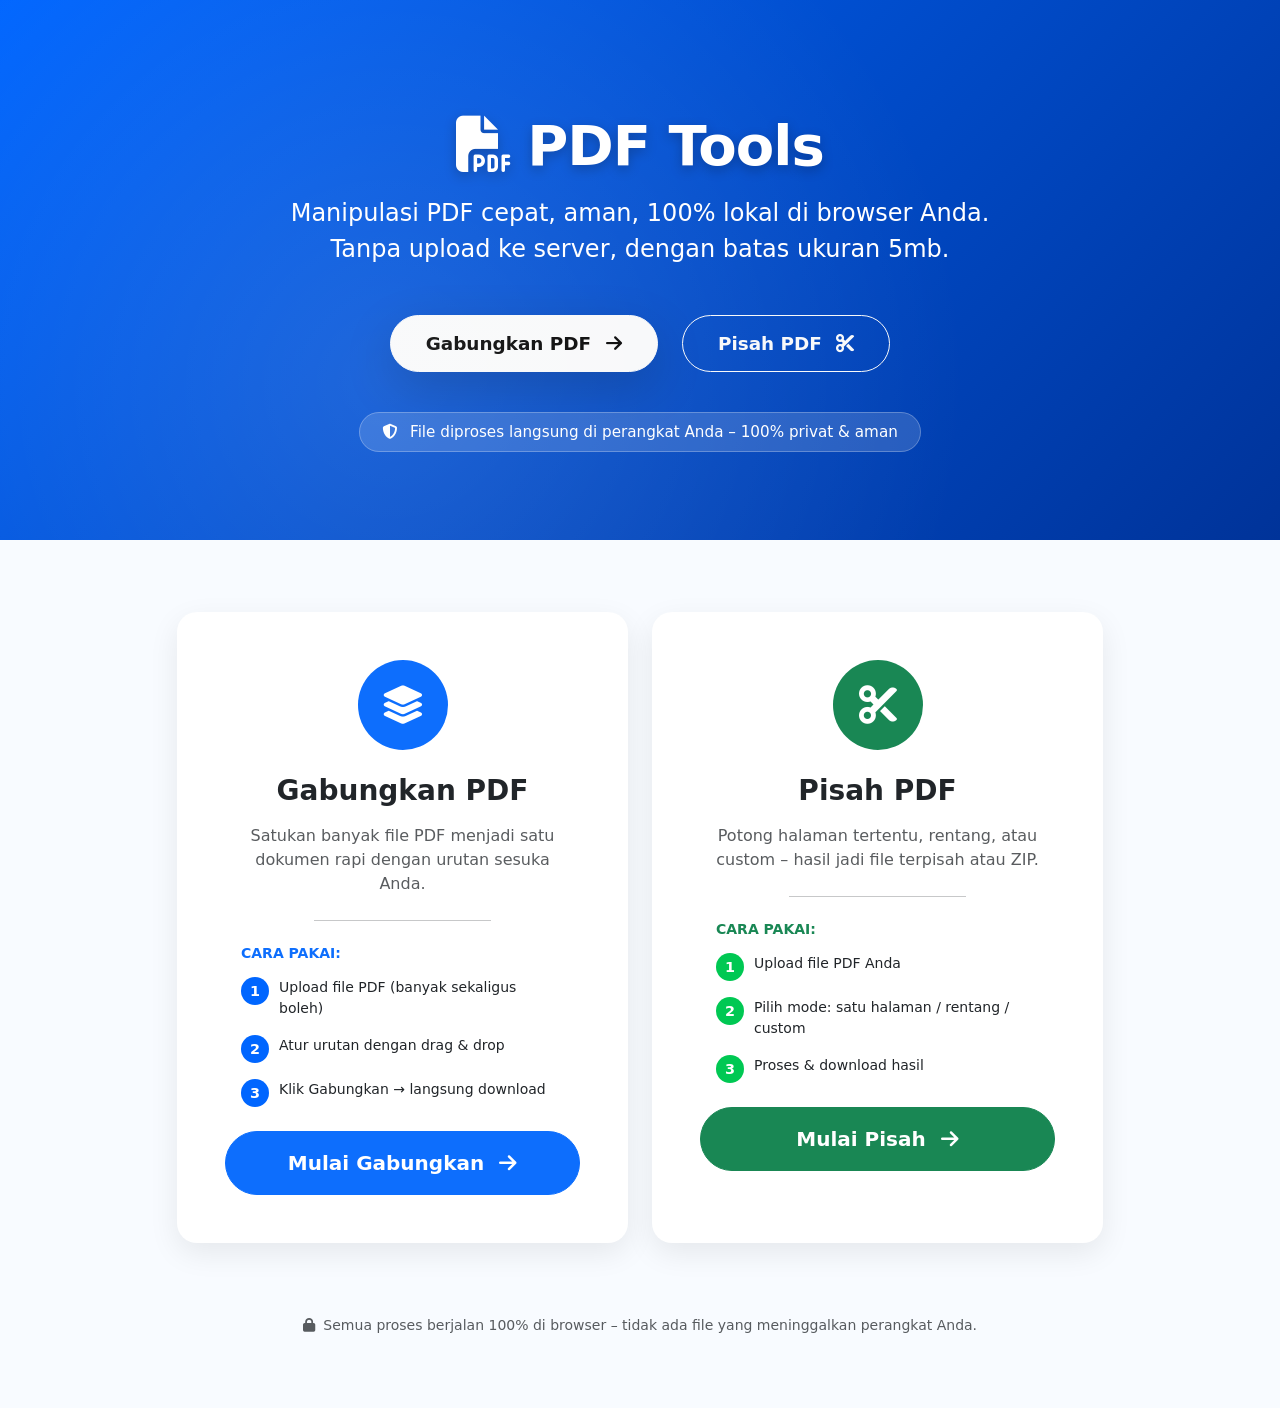
==== commit fd15b7e8: "pebraukan ajudul" ====
--- a/templates/index.html
+++ b/templates/index.html
@@ -143,7 +143,7 @@
     <section class="hero-section text-center text-white">
       <div class="container">
         <h1 class="hero-title mb-3">
-          <i class="fa-solid fa-file-pdf me-3"></i>PDF Tools Pro
+          <i class="fa-solid fa-file-pdf me-3"></i>PDF Tools
         </h1>
         <p class="fs-4 opacity-90 mb-5">
           Manipulasi PDF cepat, aman, 100% lokal di browser Anda.<br />Tanpa
